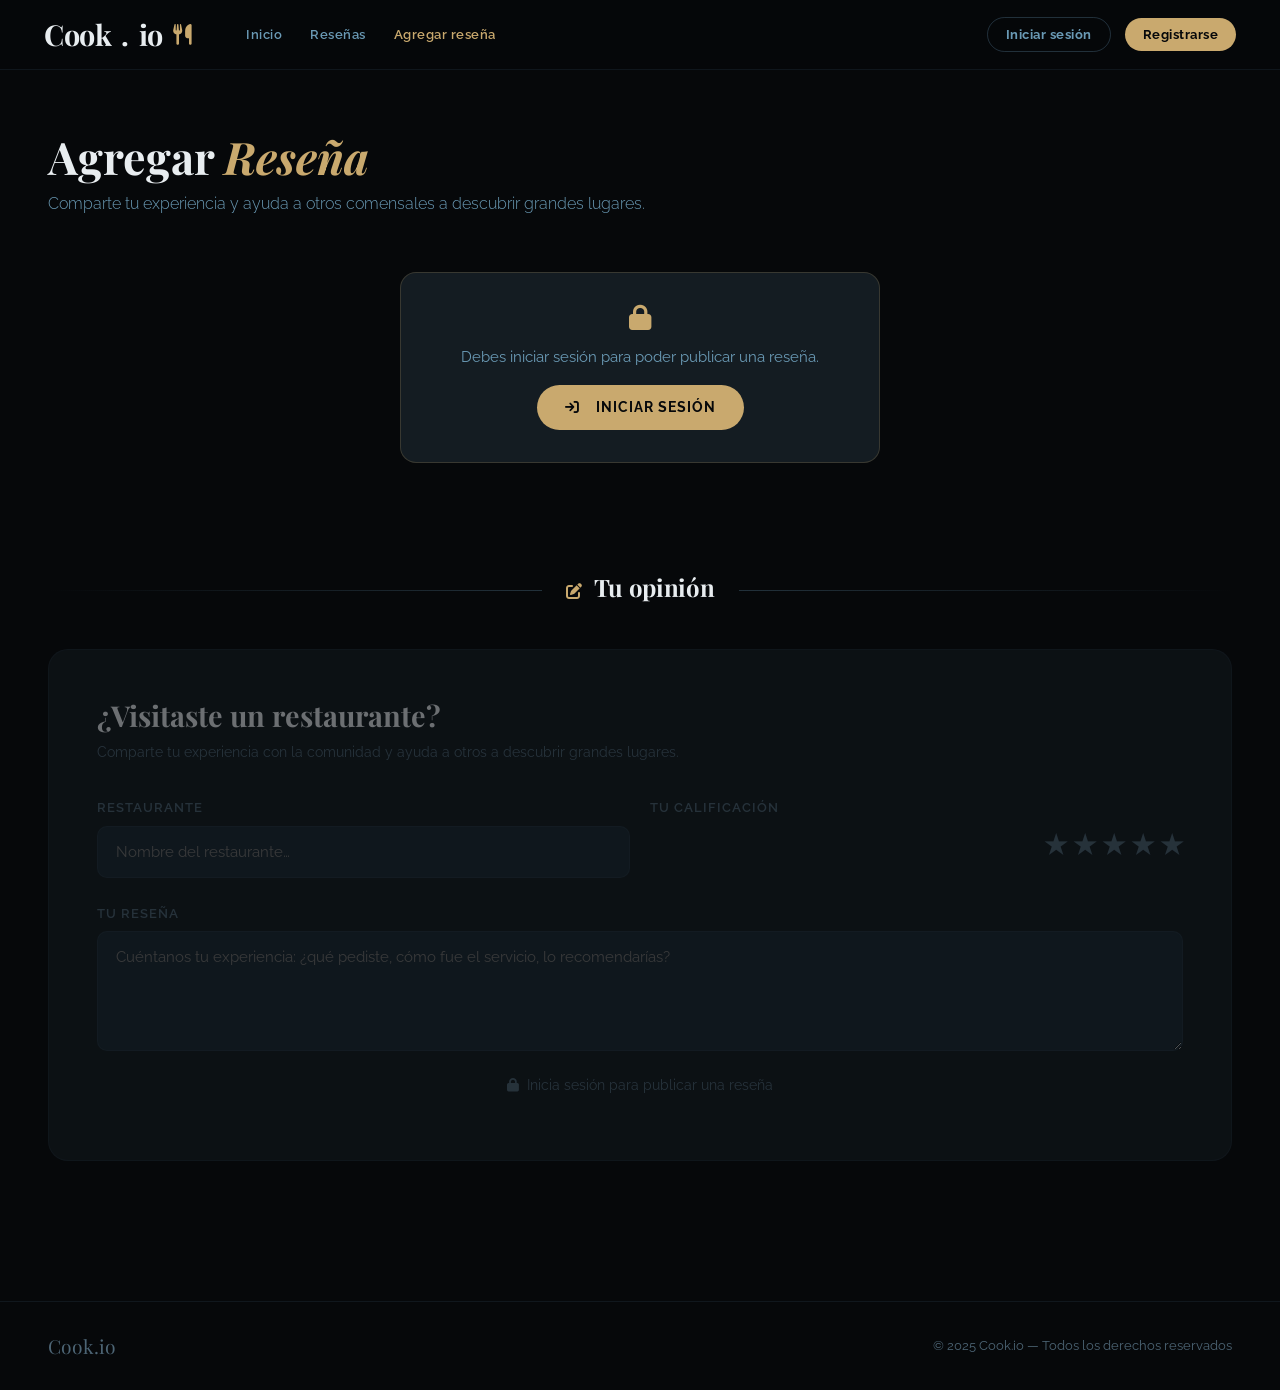
==== agregar.html @ 143192e0 "first commit" ====
<!DOCTYPE html>
<html lang="es">
<head>
  <meta charset="UTF-8">
  <meta name="viewport" content="width=device-width, initial-scale=1.0">
  <link rel="shortcut icon" href="./img/utensils-solid.png" type="image/x-icon">
  <title>Cook.io — Agregar Reseña</title>
  <link href="https://cdn.jsdelivr.net/npm/bootstrap@5.3.8/dist/css/bootstrap.min.css" rel="stylesheet">
  <script src="https://cdn.jsdelivr.net/npm/bootstrap@5.3.8/dist/js/bootstrap.bundle.min.js"></script>
  <link href="https://fonts.googleapis.com/css2?family=Playfair+Display:ital,wght@0,400;0,700;1,400&family=Raleway:wght@300;400;500;600;700&display=swap" rel="stylesheet">
  <link rel="stylesheet" href="https://cdnjs.cloudflare.com/ajax/libs/font-awesome/6.5.0/css/all.min.css" crossorigin="anonymous">
  <link rel="stylesheet" href="Estilos.css">
</head>
<body>

<!-- NAVBAR -->
<nav class="navbar">
  <div class="container-fluid d-flex align-items-center">
    <a class="navbar-brand" href="index.html">
      Cook<span style="color:var(--gold)">.</span>io
      <i class="fa-solid fa-utensils"></i>
    </a>
    <div class="nav-links">
      <a href="index.html">Inicio</a>
      <a href="resenas.html">Reseñas</a>
      <a href="agregar.html" class="active">Agregar reseña</a>
    </div>
    <div class="nav-auth-area" id="nav-auth-area"><!-- JS --></div>
  </div>
</nav>

<!-- PAGE HERO -->
<div class="page-hero">
  <h1>Agregar <em>Reseña</em></h1>
  <p>Comparte tu experiencia y ayuda a otros comensales a descubrir grandes lugares.</p>
</div>

<!-- AVISO si no hay sesión -->
<div id="login-prompt-box" style="display:none; padding: 40px 3rem 0;">
  <div class="login-prompt">
    <i class="fa-solid fa-lock" style="font-size:1.6rem; color:#C9A96E; margin-bottom:16px; display:block;"></i>
    <p>Debes iniciar sesión para poder publicar una reseña.</p>
    <a href="perfil.html"><i class="fa-solid fa-arrow-right-to-bracket"></i>&nbsp; Iniciar sesión</a>
  </div>
</div>

<!-- FORMULARIO -->
<div class="section-header">
  <div class="line"></div>
  <div class="section-label">
    <i class="fa-solid fa-pen-to-square icon"></i>
    <h2>Tu opinión</h2>
  </div>
  <div class="line right"></div>
</div>

<div class="add-review-section" id="add-review-section">
  <div class="add-review-card">
    <h3>¿Visitaste un restaurante?</h3>
    <p class="subtitle">Comparte tu experiencia con la comunidad y ayuda a otros a descubrir grandes lugares.</p>

    <div class="form-row">
      <div class="form-group">
        <label>Restaurante</label>
        <input type="text" id="r-titulo" placeholder="Nombre del restaurante…">
      </div>
      <div class="form-group">
        <label>Tu calificación</label>
        <div class="star-rating">
          <input type="radio" id="s5" name="rating" value="5"><label for="s5">&#9733;</label>
          <input type="radio" id="s4" name="rating" value="4"><label for="s4">&#9733;</label>
          <input type="radio" id="s3" name="rating" value="3"><label for="s3">&#9733;</label>
          <input type="radio" id="s2" name="rating" value="2"><label for="s2">&#9733;</label>
          <input type="radio" id="s1" name="rating" value="1"><label for="s1">&#9733;</label>
        </div>
      </div>
    </div>

    <div class="form-group" style="margin-bottom:24px">
      <label>Tu reseña</label>
      <textarea id="r-contenido" placeholder="Cuéntanos tu experiencia: ¿qué pediste, cómo fue el servicio, lo recomendarías?"></textarea>
    </div>

    <button class="submit-btn" id="btn-submit-review">
      <i class="fa-solid fa-paper-plane"></i>&nbsp; Publicar reseña
    </button>
    <p class="lock-msg" id="lock-msg" style="display:none">
      <i class="fa-solid fa-lock"></i>&nbsp; Inicia sesión para publicar una reseña
    </p>
  </div>
</div>

<!-- FOOTER -->
<footer class="footer" style="margin-top:80px;">
  <span class="footer-brand">Cook<span style="color:var(--gold)">.</span>io</span>
  <span class="footer-text">© 2025 Cook.io — Todos los derechos reservados</span>
</footer>

<!-- TOAST -->
<div id="toast">
  <span class="t-icon"><i class="fa-solid fa-circle-check"></i></span>
  <span class="t-msg" id="toast-msg"></span>
</div>

<script>
  // ── Config ────────────────────────────────────────────────
  const API = 'https://TU-PROYECTO.onrender.com/api'
  let currentUser = null
  let currentUserEmail = ''

  // ── Utilidades ────────────────────────────────────────────
  function toast(msg, type = 'info') {
    const el = document.getElementById('toast')
    const icons = { success: 'fa-circle-check', error: 'fa-circle-xmark', info: 'fa-circle-info' }
    el.querySelector('.t-icon').innerHTML = `<i class="fa-solid ${icons[type]}"></i>`
    document.getElementById('toast-msg').textContent = msg
    el.className = `show ${type}`
    setTimeout(() => el.className = '', 3500)
  }

  function initials(email) {
    return email ? email.substring(0, 2).toUpperCase() : '??'
  }

  // ── Sesión ────────────────────────────────────────────────
  function loadSession() {
    const saved = localStorage.getItem('cookio_user')
    if (saved) { try { currentUser = JSON.parse(saved) } catch {} }
    const savedEmail = localStorage.getItem('cookio_email')
    if (savedEmail) currentUserEmail = savedEmail
  }

  function clearSession() {
    currentUser = null
    currentUserEmail = ''
    localStorage.removeItem('cookio_user')
    localStorage.removeItem('cookio_email')
  }

  // ── Navbar ────────────────────────────────────────────────
  function renderNavbar() {
    const navArea = document.getElementById('nav-auth-area')
    if (!navArea) return
    if (currentUser) {
      const av = initials(currentUserEmail)
      navArea.innerHTML = `
        <div class="nav-user-info">
          <div class="avatar">${av}</div>
          <span>${currentUser.nombre}</span>
        </div>
        <button class="btn-nav btn-nav-outline" onclick="handleLogout()">
          <i class="fa-solid fa-arrow-right-from-bracket"></i>
        </button>`
    } else {
      navArea.innerHTML = `
        <a class="btn-nav btn-nav-outline" href="perfil.html">Iniciar sesión</a>
        <a class="btn-nav btn-nav-gold"    href="perfil.html">Registrarse</a>`
    }
  }

  function handleLogout() {
    clearSession()
    toast('Sesión cerrada.', 'info')
    setTimeout(() => {
      renderNavbar()
      applyFormState()
    }, 400)
  }

  // ── Estado del formulario ─────────────────────────────────
  function applyFormState() {
    const addSection = document.getElementById('add-review-section')
    const lockMsg    = document.getElementById('lock-msg')
    const submitBtn  = document.getElementById('btn-submit-review')
    const promptBox  = document.getElementById('login-prompt-box')

    if (currentUser) {
      addSection.classList.remove('locked')
      lockMsg.style.display   = 'none'
      submitBtn.style.display = 'block'
      promptBox.style.display = 'none'
    } else {
      addSection.classList.add('locked')
      lockMsg.style.display   = 'block'
      submitBtn.style.display = 'none'
      promptBox.style.display = 'block'
    }
  }

  // ── Publicar reseña ───────────────────────────────────────
  document.addEventListener('DOMContentLoaded', () => {
    document.getElementById('btn-submit-review').addEventListener('click', async () => {
      if (!currentUser) return toast('Inicia sesión primero.', 'error')

      const titulo       = document.getElementById('r-titulo').value.trim()
      const contenido    = document.getElementById('r-contenido').value.trim()
      const ratingEl     = document.querySelector('input[name="rating"]:checked')
      const calificacion = ratingEl ? parseInt(ratingEl.value) : null

      if (!titulo || !contenido || !calificacion) return toast('Completa todos los campos y selecciona una calificación.', 'error')

      try {
        const res  = await fetch(`${API}/resenas`, {
          method: 'POST',
          headers: { 'Content-Type': 'application/json', Authorization: `Bearer ${currentUser.token}` },
          body: JSON.stringify({ titulo, contenido, calificacion })
        })
        const data = await res.json()
        if (!res.ok) throw new Error(data.message || 'Error al publicar')

        toast('¡Reseña publicada!', 'success')
        document.getElementById('r-titulo').value = ''
        document.getElementById('r-contenido').value = ''
        if (ratingEl) ratingEl.checked = false

        setTimeout(() => { window.location.href = 'resenas.html' }, 1800)
      } catch (e) { toast(e.message, 'error') }
    })
  })

  // ── Init ──────────────────────────────────────────────────
  loadSession()
  renderNavbar()
  applyFormState()
</script>
</body>
</html>
---- Estilos.css ----
* { box-sizing: border-box; margin: 0; padding: 0; }

body {
  background: #06080A;
  color: #E8EDF0;
  font-family: 'Raleway', sans-serif;
  font-weight: 400;
}
.navbar {
  position: sticky;
  top: 0;
  z-index: 1000;
  background: rgba(6, 8, 10, 0.85);
  border-bottom: 1px solid rgba(76, 111, 133, 0.15);
  padding: 0 2rem;
  height: 70px;
}

.navbar .container-fluid { height: 100%; }

.navbar-brand {
  font-family: 'Playfair Display', serif;
  font-size: 1.8rem;
  font-weight: 700;
  color: #E8EDF0 !important;
  letter-spacing: -0.5px;
  display: flex;
  align-items: center;
  gap: 10px;
  text-decoration: none;
  transition: color 0.3s;
}
.navbar-brand:hover    { color: #6A9AB5 !important; }
.navbar-brand i        { color: #C9A96E; font-size: 1.3rem; }
.brand-dot             { color: #C9A96E; }

.nav-links {
  display: flex;
  align-items: center;
  gap: 28px;
  margin-left: 40px;
}
.nav-links a {
  font-size: 0.82rem;
  font-weight: 600;
  color: #6A9AB5;
  text-decoration: none;
  letter-spacing: 0.5px;
  transition: color 0.2s;
}
.nav-links a:hover,
.nav-links a.active { color: #C9A96E; }

.nav-auth-area {
  margin-left: auto;
  display: flex;
  align-items: center;
  gap: 14px;
}

.nav-user-info {
  font-size: 0.85rem;
  color: #6A9AB5;
  display: flex;
  align-items: center;
  gap: 8px;
}
.nav-user-info .avatar {
  width: 32px;
  height: 32px;
  border-radius: 50%;
  background: #2B3E4A;
  display: flex;
  align-items: center;
  justify-content: center;
  color: #C9A96E;
  font-weight: 700;
  font-size: 0.75rem;
}

.btn-nav {
  padding: 7px 18px;
  border-radius: 50px;
  font-family: 'Raleway', sans-serif;
  font-size: 0.8rem;
  font-weight: 700;
  letter-spacing: 0.5px;
  cursor: pointer;
  border: none;
  transition: all 0.25s;
  text-decoration: none;
  display: inline-flex;
  align-items: center;
}
.btn-nav-outline          { background: transparent; border: 1px solid rgba(76,111,133,0.4); color: #6A9AB5; }
.btn-nav-outline:hover    { border-color: #C9A96E; color: #C9A96E; }
.btn-nav-gold             { background: #C9A96E; color: #06080A; }
.btn-nav-gold:hover       { background: #E0BA7F; color: #06080A; }
#toast {
  position: fixed;
  bottom: 28px;
  right: 28px;
  z-index: 9999;
  min-width: 260px;
  max-width: 360px;
  background: #141C22;
  border: 1px solid rgba(76, 111, 133, 0.3);
  border-radius: 12px;
  padding: 16px 20px;
  display: flex;
  align-items: flex-start;
  gap: 12px;
  opacity: 0;
  transform: translateY(12px);
  transition: all 0.35s;
  pointer-events: none;
}
#toast.show            { opacity: 1; transform: translateY(0); pointer-events: auto; }
#toast .t-icon         { font-size: 1.1rem; flex-shrink: 0; margin-top: 2px; }
#toast.success .t-icon { color: #5cb85c; }
#toast.error   .t-icon { color: #d9534f; }
#toast.info    .t-icon { color: #6A9AB5; }
#toast .t-msg          { font-size: 0.88rem; color: #E8EDF0; line-height: 1.5; }
.modal-dark .modal-content {
  background: #141C22;
  border: 1px solid rgba(76, 111, 133, 0.15);
  border-radius: 20px;
  color: #E8EDF0;
}
.modal-dark .modal-header { border-bottom: 1px solid rgba(76, 111, 133, 0.15); }
.modal-dark .modal-footer { border-top:    1px solid rgba(76, 111, 133, 0.15); }
.modal-dark .btn-close    { filter: invert(1); opacity: 0.5; }
.modal-title-serif        { font-family: 'Playfair Display', serif; }

#editModal .form-group { margin-bottom: 16px; }
#editModal .form-group label {
  font-size: 0.78rem;
  font-weight: 600;
  letter-spacing: 1px;
  text-transform: uppercase;
  color: #4D6575;
  display: block;
  margin-bottom: 6px;
}
#editModal .form-group input,
#editModal .form-group textarea {
  background: #1C2A34;
  border: 1px solid rgba(76, 111, 133, 0.15);
  border-radius: 10px;
  padding: 12px 16px;
  color: #E8EDF0;
  font-family: 'Raleway', sans-serif;
  width: 100%;
}
.header {
  position: relative;
  height: 100vh;
  background: url('./img/Header.jpg') center/cover no-repeat;
  display: flex;
  align-items: flex-end;
  padding-bottom: 80px;
}
.header::before {
  content: '';
  position: absolute;
  inset: 0;
  background: linear-gradient(to bottom, rgba(6,8,10,0.3) 0%, rgba(6,8,10,0.1) 40%, rgba(6,8,10,0.85) 100%);
}

.hero-content { position: relative; z-index: 1; padding: 0 4rem; }

.hero-tag {
  display: inline-flex;
  align-items: center;
  gap: 8px;
  background: rgba(201, 169, 110, 0.15);
  border: 1px solid rgba(201, 169, 110, 0.3);
  color: #C9A96E;
  font-size: 0.75rem;
  font-weight: 700;
  letter-spacing: 2px;
  text-transform: uppercase;
  padding: 6px 16px;
  border-radius: 50px;
  margin-bottom: 20px;
}

.hero-title {
  font-family: 'Playfair Display', serif;
  font-size: clamp(3rem, 7vw, 6rem);
  font-weight: 700;
  line-height: 1.05;
  margin-bottom: 16px;
}
.hero-title em { font-style: italic; color: #C9A96E; }

.hero-sub {
  font-size: 1.1rem;
  color: #6A9AB5;
  font-weight: 300;
  max-width: 500px;
  margin-bottom: 32px;
}

.hero-cta {
  display: inline-flex;
  align-items: center;
  gap: 10px;
  background: #C9A96E;
  color: #06080A;
  font-family: 'Raleway', sans-serif;
  font-weight: 700;
  font-size: 0.9rem;
  letter-spacing: 1px;
  text-transform: uppercase;
  padding: 14px 32px;
  border-radius: 50px;
  border: none;
  cursor: pointer;
  text-decoration: none;
  transition: background 0.3s;
}
.hero-cta:hover { background: #E0BA7F; color: #06080A; }

.page-hero        { padding: 60px 3rem 0; }
.page-hero h1     { font-family: 'Playfair Display', serif; font-size: 2.8rem; font-weight: 700; margin-bottom: 8px; }
.page-hero h1 em  { color: #C9A96E; font-style: italic; }
.page-hero p      { color: #6A9AB5; font-size: 1rem; font-weight: 300; }

.section-header {
  display: flex;
  align-items: center;
  gap: 24px;
  padding: 70px 3rem 40px;
}
.section-header .line       { flex: 1; height: 1px; background: linear-gradient(to right, transparent, rgba(76,111,133,0.4)); }
.section-header .line.right { background: linear-gradient(to left, transparent, rgba(76,111,133,0.4)); }

.section-label      { display: flex; align-items: center; gap: 12px; white-space: nowrap; }
.section-label .icon{ color: #C9A96E; font-size: 1rem; }
.section-label h2   { font-family: 'Playfair Display', serif; font-size: 1.5rem; font-weight: 700; letter-spacing: -0.3px; }
.carousel-section  { padding: 0 3rem 60px; }
.carousel-inner    { border-radius: 16px; overflow: hidden; }
.carousel-item     { height: 560px; }
.carousel-item img { width: 100%; height: 100%; object-fit: cover; }

.carousel-item::after {
  content: '';
  position: absolute;
  inset: 0;
  background: linear-gradient(to top, rgba(6,8,10,0.9) 0%, rgba(6,8,10,0.1) 60%);
}

.carousel-caption    { z-index: 2; text-align: left; left: 50px; right: auto; bottom: 40px; max-width: 500px; }
.carousel-caption h5 { font-family: 'Playfair Display', serif; font-size: 2rem; font-weight: 700; margin-bottom: 10px; }
.carousel-caption p  { font-size: 0.9rem; color: rgba(232,237,240,0.8); line-height: 1.7; }

.carousel-indicators [data-bs-target] { width: 8px; height: 8px; border-radius: 50%; background: #4D6575; border: none; }
.carousel-indicators .active          { background: #C9A96E; width: 24px; border-radius: 4px; }

.carousel-control-prev,
.carousel-control-next {
  width: 50px; height: 50px;
  background: rgba(255,255,255,0.08);
  border: 1px solid rgba(76,111,133,0.4);
  border-radius: 50%;
  top: 50%; transform: translateY(-50%);
  margin: 0 20px; opacity: 1;
  transition: background 0.3s;
}
.carousel-control-prev:hover,
.carousel-control-next:hover { background: rgba(255,255,255,0.18); }
.carousel-control-prev { left: 10px; }
.carousel-control-next { right: 10px; }
.reviews-section { padding: 0 3rem 60px; }

.review-grid { display: grid; grid-template-columns: 1fr 1fr; gap: 20px; }

.review-card {
  background: #141C22;
  border: 1px solid rgba(76, 111, 133, 0.15);
  border-radius: 16px;
  overflow: hidden;
  transition: border-color 0.3s, transform 0.3s;
}
.review-card:hover { border-color: rgba(76,111,133,0.4); transform: translateY(-4px); }

.review-card-body { padding: 28px; }

.review-meta {
  display: flex;
  align-items: center;
  justify-content: space-between;
  margin-bottom: 14px;
}
.review-stars  { color: #C9A96E; font-size: 0.85rem; letter-spacing: 2px; }
.review-date   { font-size: 0.78rem; color: #4D6575; }
.review-title  { font-family: 'Playfair Display', serif; font-size: 1.4rem; font-weight: 700; margin-bottom: 14px; }
.review-text   { font-size: 0.9rem; color: #6A9AB5; line-height: 1.8; font-weight: 300; }

.review-author {
  display: flex;
  align-items: center;
  gap: 12px;
  margin-top: 20px;
  padding-top: 20px;
  border-top: 1px solid rgba(76, 111, 133, 0.15);
}
.author-avatar {
  width: 36px; height: 36px;
  border-radius: 50%;
  background: #2B3E4A;
  display: flex; align-items: center; justify-content: center;
  color: #6A9AB5; font-size: 0.85rem; font-weight: 700; flex-shrink: 0;
}
.author-name   { font-size: 0.85rem; font-weight: 600; }
.author-handle { font-size: 0.75rem; color: #4D6575; }

.review-card .edit-bar     { display: none; justify-content: flex-end; gap: 8px; padding: 10px 28px 0; }
.review-card.own .edit-bar { display: flex; }

.btn-edit,
.btn-delete {
  font-size: 0.75rem;
  padding: 4px 12px;
  border-radius: 20px;
  border: none;
  cursor: pointer;
  font-family: 'Raleway', sans-serif;
  font-weight: 600;
  transition: background 0.2s;
}
.btn-edit        { background: rgba(76,111,133,0.15); color: #6A9AB5; }
.btn-edit:hover  { background: rgba(76,111,133,0.3); }
.btn-delete      { background: rgba(200,80,80,0.1); color: #c55; }
.btn-delete:hover{ background: rgba(200,80,80,0.25); }

.reviews-empty,
.reviews-loading    { text-align: center; color: #4D6575; padding: 60px 20px; font-size: 0.95rem; }
.reviews-loading    { padding: 40px; }
.reviews-empty-icon { font-size: 2rem; margin-bottom: 14px; display: block; }

.spinner {
  display: inline-block;
  width: 22px; height: 22px;
  border: 2px solid rgba(76,111,133,0.3);
  border-top-color: #6A9AB5;
  border-radius: 50%;
  animation: spin 0.7s linear infinite;
  margin-right: 8px;
}

.add-review-cta {
  display: inline-flex;
  align-items: center;
  gap: 8px;
  background: rgba(201,169,110,0.12);
  border: 1px solid rgba(201,169,110,0.3);
  color: #C9A96E;
  font-size: 0.8rem;
  font-weight: 700;
  letter-spacing: 1px;
  text-transform: uppercase;
  padding: 8px 20px;
  border-radius: 50px;
  text-decoration: none;
  margin-top: 16px;
  transition: background 0.25s;
}
.add-review-cta:hover { background: rgba(201,169,110,0.22); color: #C9A96E; }

.cta-center { text-align: center; padding: 0 3rem 80px; }
.add-review-section        { padding: 0 3rem 60px; transition: opacity 0.3s; }
.add-review-section.locked { opacity: 0.45; pointer-events: none; }

.add-review-card          { background: #141C22; border: 1px solid rgba(76,111,133,0.15); border-radius: 20px; padding: 48px; }
.add-review-card h3       { font-family: 'Playfair Display', serif; font-size: 1.8rem; font-weight: 700; margin-bottom: 8px; }
.add-review-card .subtitle{ color: #4D6575; font-size: 0.9rem; margin-bottom: 36px; }

.login-prompt-box { padding: 40px 3rem 0; }
.login-prompt {
  background: #141C22;
  border: 1px solid rgba(201,169,110,0.2);
  border-radius: 16px;
  padding: 32px;
  text-align: center;
  max-width: 480px;
  margin: 0 auto 40px;
}
.login-prompt-icon { font-size: 1.6rem; color: #C9A96E; margin-bottom: 16px; display: block; }
.login-prompt p    { color: #6A9AB5; margin-bottom: 16px; font-size: 0.95rem; }
.login-prompt a {
  display: inline-flex;
  align-items: center;
  gap: 8px;
  background: #C9A96E;
  color: #06080A;
  font-weight: 700;
  font-size: 0.85rem;
  letter-spacing: 1px;
  text-transform: uppercase;
  padding: 12px 28px;
  border-radius: 50px;
  text-decoration: none;
  transition: background 0.25s;
}
.login-prompt a:hover { background: #E0BA7F; color: #06080A; }
.form-row      { display: grid; grid-template-columns: 1fr 1fr; gap: 20px; margin-bottom: 20px; }
.form-group    { display: flex; flex-direction: column; gap: 8px; }
.form-group-mb { margin-bottom: 24px; }

.form-group label {
  font-size: 0.8rem;
  font-weight: 600;
  letter-spacing: 1px;
  text-transform: uppercase;
  color: #4D6575;
}

.form-group input,
.form-group select,
.form-group textarea {
  background: #1C2A34;
  border: 1px solid rgba(76, 111, 133, 0.15);
  border-radius: 10px;
  padding: 14px 18px;
  color: #E8EDF0;
  font-family: 'Raleway', sans-serif;
  font-size: 0.95rem;
  transition: border-color 0.3s, box-shadow 0.3s;
  outline: none;
}
.form-group input:focus,
.form-group select:focus,
.form-group textarea:focus {
  border-color: #6A9AB5;
  box-shadow: 0 0 0 3px rgba(76,111,133,0.12);
}
.form-group textarea      { resize: vertical; min-height: 120px; }
.form-group select option { background: #1C2A34; }

.star-rating       { display: flex; flex-direction: row-reverse; gap: 6px; margin-bottom: 20px; }
.star-rating input { display: none; }
.star-rating label {
  font-size: 1.6rem;
  color: #4D6575;
  cursor: pointer;
  transition: color 0.2s, transform 0.2s;
  letter-spacing: 0;
  text-transform: none;
}
.star-rating input:checked ~ label,
.star-rating label:hover,
.star-rating label:hover ~ label { color: #C9A96E; }
.star-rating label:hover,
.star-rating label:hover ~ label { transform: scale(1.2); }

.submit-btn {
  background: linear-gradient(135deg, #4C6F85 0%, #6A9AB5 100%);
  color: #fff;
  border: none;
  border-radius: 10px;
  padding: 16px 40px;
  font-family: 'Raleway', sans-serif;
  font-weight: 700;
  font-size: 0.9rem;
  letter-spacing: 1px;
  text-transform: uppercase;
  cursor: pointer;
  margin-top: 8px;
  transition: opacity 0.3s, transform 0.2s, box-shadow 0.3s;
}
.submit-btn:hover { opacity: 0.9; transform: translateY(-2px); box-shadow: 0 8px 30px rgba(76,111,133,0.35); }

.lock-msg { text-align: center; color: #4D6575; font-size: 0.85rem; margin-top: 12px; }
.login-section { padding: 0 3rem 100px; }

.login-card,
.user-panel {
  background: #141C22;
  border: 1px solid rgba(76, 111, 133, 0.15);
  border-radius: 20px;
  padding: 48px;
  max-width: 480px;
  margin: 0 auto;
  text-align: center;
}

.login-icon {
  width: 64px; height: 64px;
  background: #2B3E4A;
  border-radius: 20px;
  display: flex; align-items: center; justify-content: center;
  margin: 0 auto 24px;
  font-size: 1.5rem;
  color: #6A9AB5;
}

.login-card h3,
.user-panel h3 { font-family: 'Playfair Display', serif; font-size: 1.8rem; margin-bottom: 6px; }

.login-form { text-align: left; display: flex; flex-direction: column; gap: 16px; }

.login-btn {
  background: #C9A96E;
  color: #06080A;
  border: none;
  border-radius: 10px;
  padding: 16px;
  width: 100%;
  font-family: 'Raleway', sans-serif;
  font-weight: 700;
  font-size: 0.9rem;
  letter-spacing: 1px;
  text-transform: uppercase;
  cursor: pointer;
  transition: background 0.3s, transform 0.2s;
  margin-top: 8px;
}
.login-btn:hover { background: #E0BA7F; transform: translateY(-1px); }

.auth-tabs { display: flex; border-bottom: 1px solid rgba(76,111,133,0.15); margin-bottom: 28px; }
.auth-tab {
  flex: 1; padding: 12px;
  background: none; border: none;
  font-family: 'Raleway', sans-serif; font-weight: 600; font-size: 0.85rem;
  color: #4D6575; cursor: pointer;
  transition: color 0.2s; letter-spacing: 0.5px; text-transform: uppercase;
}
.auth-tab.active { color: #C9A96E; border-bottom: 2px solid #C9A96E; }

.big-avatar {
  width: 80px; height: 80px;
  border-radius: 50%;
  background: #2B3E4A;
  display: flex; align-items: center; justify-content: center;
  color: #C9A96E; font-size: 1.8rem; font-weight: 700;
  margin: 0 auto 20px;
}
.user-email { color: #4D6575; font-size: 0.88rem; margin-bottom: 28px; }

.btn-logout {
  background: transparent;
  border: 1px solid rgba(200,80,80,0.3);
  color: #c55;
  border-radius: 10px;
  padding: 12px 28px;
  font-family: 'Raleway', sans-serif; font-weight: 700; font-size: 0.85rem;
  cursor: pointer; transition: background 0.25s;
}
.btn-logout:hover { background: rgba(200,80,80,0.1); }

.btn-delete-account {
  background: transparent; border: none;
  color: #4D6575; font-size: 0.78rem;
  cursor: pointer; margin-top: 12px;
  text-decoration: underline; font-family: 'Raleway', sans-serif;
}
.btn-delete-account:hover { color: #c55; }

.profile-links { display: flex; justify-content: center; gap: 16px; margin-top: 24px; }
.profile-links a {
  display: inline-flex; align-items: center; gap: 8px;
  font-size: 0.82rem; font-weight: 600; color: #6A9AB5;
  text-decoration: none; border: 1px solid rgba(76,111,133,0.3);
  border-radius: 50px; padding: 8px 20px; transition: all 0.2s;
}
.profile-links a:hover { border-color: #C9A96E; color: #C9A96E; }

.footer {
  border-top: 1px solid rgba(76, 111, 133, 0.15);
  padding: 30px 3rem;
  display: flex; justify-content: space-between; align-items: center;
  margin-top: 80px;
}
.footer-brand { font-family: 'Playfair Display', serif; font-size: 1.2rem; color: #4D6575; }
.footer-text  { font-size: 0.8rem; color: #4D6575; }

.hidden { display: none !important; }

@keyframes fadeUp { from { opacity: 0; transform: translateY(24px); } to { opacity: 1; transform: translateY(0); } }
@keyframes spin   { to { transform: rotate(360deg); } }

.animate { animation: fadeUp 0.6s ease both; }
.delay-1 { animation-delay: 0.1s; }
.delay-2 { animation-delay: 0.2s; }
.delay-3 { animation-delay: 0.3s; }
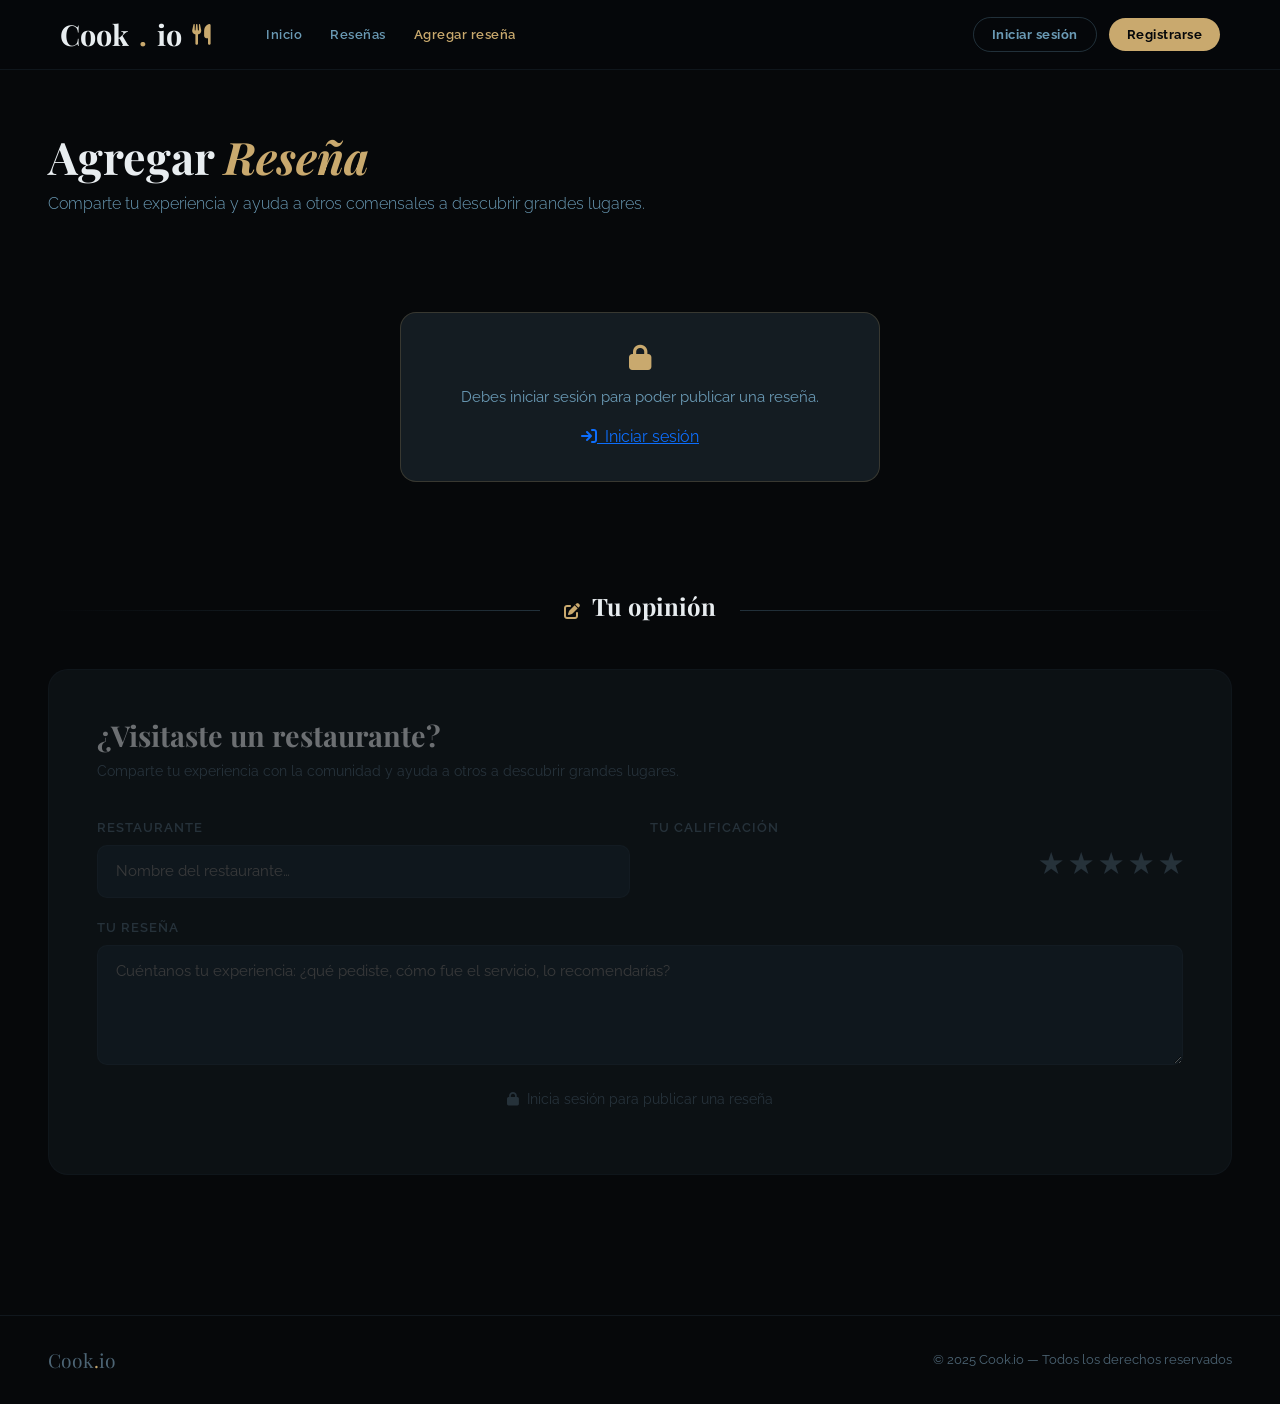
==== commit 7219203c: "first commit" ====
--- a/agregar.html
+++ b/agregar.html
@@ -13,11 +13,10 @@
 </head>
 <body>
 
-<!-- NAVBAR -->
 <nav class="navbar">
   <div class="container-fluid d-flex align-items-center">
     <a class="navbar-brand" href="index.html">
-      Cook<span style="color:var(--gold)">.</span>io
+      Cook<span style="color: #C9A96E">.</span>io
       <i class="fa-solid fa-utensils"></i>
     </a>
     <div class="nav-links">
@@ -25,17 +24,13 @@
       <a href="resenas.html">Reseñas</a>
       <a href="agregar.html" class="active">Agregar reseña</a>
     </div>
-    <div class="nav-auth-area" id="nav-auth-area"><!-- JS --></div>
+    <div class="nav-auth-area" id="nav-auth-area"></div>
   </div>
 </nav>
-
-<!-- PAGE HERO -->
 <div class="page-hero">
   <h1>Agregar <em>Reseña</em></h1>
   <p>Comparte tu experiencia y ayuda a otros comensales a descubrir grandes lugares.</p>
 </div>
-
-<!-- AVISO si no hay sesión -->
 <div id="login-prompt-box" style="display:none; padding: 40px 3rem 0;">
   <div class="login-prompt">
     <i class="fa-solid fa-lock" style="font-size:1.6rem; color:#C9A96E; margin-bottom:16px; display:block;"></i>
@@ -89,26 +84,22 @@
     </p>
   </div>
 </div>
-
-<!-- FOOTER -->
 <footer class="footer" style="margin-top:80px;">
-  <span class="footer-brand">Cook<span style="color:var(--gold)">.</span>io</span>
+  <span class="footer-brand">Cook<span style="color: #C9A96E">.</span>io</span>
   <span class="footer-text">© 2025 Cook.io — Todos los derechos reservados</span>
 </footer>
 
-<!-- TOAST -->
+
 <div id="toast">
   <span class="t-icon"><i class="fa-solid fa-circle-check"></i></span>
   <span class="t-msg" id="toast-msg"></span>
 </div>
-
 <script>
-  // ── Config ────────────────────────────────────────────────
-  const API = 'https://TU-PROYECTO.onrender.com/api'
+
+  const API = 'https://cook-back-xwlk.onrender.com/api'
   let currentUser = null
   let currentUserEmail = ''
 
-  // ── Utilidades ────────────────────────────────────────────
   function toast(msg, type = 'info') {
     const el = document.getElementById('toast')
     const icons = { success: 'fa-circle-check', error: 'fa-circle-xmark', info: 'fa-circle-info' }
@@ -117,27 +108,23 @@
     el.className = `show ${type}`
     setTimeout(() => el.className = '', 3500)
   }
-
+ 
   function initials(email) {
     return email ? email.substring(0, 2).toUpperCase() : '??'
   }
-
-  // ── Sesión ────────────────────────────────────────────────
   function loadSession() {
     const saved = localStorage.getItem('cookio_user')
     if (saved) { try { currentUser = JSON.parse(saved) } catch {} }
     const savedEmail = localStorage.getItem('cookio_email')
     if (savedEmail) currentUserEmail = savedEmail
   }
-
+ 
   function clearSession() {
     currentUser = null
     currentUserEmail = ''
     localStorage.removeItem('cookio_user')
     localStorage.removeItem('cookio_email')
   }
-
-  // ── Navbar ────────────────────────────────────────────────
   function renderNavbar() {
     const navArea = document.getElementById('nav-auth-area')
     if (!navArea) return
@@ -157,7 +144,7 @@
         <a class="btn-nav btn-nav-gold"    href="perfil.html">Registrarse</a>`
     }
   }
-
+ 
   function handleLogout() {
     clearSession()
     toast('Sesión cerrada.', 'info')
@@ -166,14 +153,12 @@
       applyFormState()
     }, 400)
   }
-
-  // ── Estado del formulario ─────────────────────────────────
   function applyFormState() {
     const addSection = document.getElementById('add-review-section')
     const lockMsg    = document.getElementById('lock-msg')
     const submitBtn  = document.getElementById('btn-submit-review')
     const promptBox  = document.getElementById('login-prompt-box')
-
+ 
     if (currentUser) {
       addSection.classList.remove('locked')
       lockMsg.style.display   = 'none'
@@ -186,19 +171,17 @@
       promptBox.style.display = 'block'
     }
   }
-
-  // ── Publicar reseña ───────────────────────────────────────
   document.addEventListener('DOMContentLoaded', () => {
     document.getElementById('btn-submit-review').addEventListener('click', async () => {
       if (!currentUser) return toast('Inicia sesión primero.', 'error')
-
+ 
       const titulo       = document.getElementById('r-titulo').value.trim()
       const contenido    = document.getElementById('r-contenido').value.trim()
       const ratingEl     = document.querySelector('input[name="rating"]:checked')
       const calificacion = ratingEl ? parseInt(ratingEl.value) : null
-
+ 
       if (!titulo || !contenido || !calificacion) return toast('Completa todos los campos y selecciona una calificación.', 'error')
-
+ 
       try {
         const res  = await fetch(`${API}/resenas`, {
           method: 'POST',
@@ -207,18 +190,17 @@
         })
         const data = await res.json()
         if (!res.ok) throw new Error(data.message || 'Error al publicar')
-
+ 
         toast('¡Reseña publicada!', 'success')
         document.getElementById('r-titulo').value = ''
         document.getElementById('r-contenido').value = ''
         if (ratingEl) ratingEl.checked = false
-
+ 
         setTimeout(() => { window.location.href = 'resenas.html' }, 1800)
       } catch (e) { toast(e.message, 'error') }
     })
   })
 
-  // ── Init ──────────────────────────────────────────────────
   loadSession()
   renderNavbar()
   applyFormState()
--- a/Estilos.css
+++ b/Estilos.css
@@ -1,45 +1,36 @@
-* { box-sizing: border-box; margin: 0; padding: 0; }
-
+*, *::before, *::after { box-sizing: border-box; margin: 0; padding: 0; }
+ 
 body {
   background: #06080A;
   color: #E8EDF0;
   font-family: 'Raleway', sans-serif;
-  font-weight: 400;
 }
 .navbar {
   position: sticky;
   top: 0;
   z-index: 1000;
-  background: rgba(6, 8, 10, 0.85);
-  border-bottom: 1px solid rgba(76, 111, 133, 0.15);
-  padding: 0 2rem;
+  background: rgba(6,8,10,0.9);
+  border-bottom: 1px solid rgba(76,111,133,0.15);
+  padding: 0 3rem;
   height: 70px;
 }
-
 .navbar .container-fluid { height: 100%; }
-
+ 
 .navbar-brand {
   font-family: 'Playfair Display', serif;
   font-size: 1.8rem;
   font-weight: 700;
   color: #E8EDF0 !important;
-  letter-spacing: -0.5px;
+  text-decoration: none;
   display: flex;
   align-items: center;
   gap: 10px;
-  text-decoration: none;
-  transition: color 0.3s;
-}
+  transition: color 0.2s;
+}
+.navbar-brand i        { color: #C9A96E; font-size: 1.3rem; }
 .navbar-brand:hover    { color: #6A9AB5 !important; }
-.navbar-brand i        { color: #C9A96E; font-size: 1.3rem; }
-.brand-dot             { color: #C9A96E; }
-
-.nav-links {
-  display: flex;
-  align-items: center;
-  gap: 28px;
-  margin-left: 40px;
-}
+ 
+.nav-links { display: flex; align-items: center; gap: 28px; margin-left: 40px; }
 .nav-links a {
   font-size: 0.82rem;
   font-weight: 600;
@@ -50,34 +41,21 @@
 }
 .nav-links a:hover,
 .nav-links a.active { color: #C9A96E; }
-
-.nav-auth-area {
-  margin-left: auto;
-  display: flex;
-  align-items: center;
-  gap: 14px;
-}
-
-.nav-user-info {
-  font-size: 0.85rem;
-  color: #6A9AB5;
-  display: flex;
-  align-items: center;
-  gap: 8px;
-}
-.nav-user-info .avatar {
-  width: 32px;
-  height: 32px;
+ 
+.nav-auth-area { margin-left: auto; display: flex; align-items: center; gap: 12px; }
+.nav-user-info { font-size: 0.85rem; color: #6A9AB5; display: flex; align-items: center; gap: 8px; }
+.avatar {
+  background: #2B3E4A;
   border-radius: 50%;
-  background: #2B3E4A;
   display: flex;
   align-items: center;
   justify-content: center;
   color: #C9A96E;
   font-weight: 700;
-  font-size: 0.75rem;
-}
-
+  flex-shrink: 0;
+}
+.nav-user-info .avatar { width: 32px; height: 32px; font-size: 0.75rem; }
+.big-avatar            { width: 80px; height: 80px; font-size: 1.8rem; margin: 0 auto 20px; }
 .btn-nav {
   padding: 7px 18px;
   border-radius: 50px;
@@ -87,24 +65,23 @@
   letter-spacing: 0.5px;
   cursor: pointer;
   border: none;
-  transition: all 0.25s;
   text-decoration: none;
   display: inline-flex;
   align-items: center;
-}
-.btn-nav-outline          { background: transparent; border: 1px solid rgba(76,111,133,0.4); color: #6A9AB5; }
-.btn-nav-outline:hover    { border-color: #C9A96E; color: #C9A96E; }
-.btn-nav-gold             { background: #C9A96E; color: #06080A; }
-.btn-nav-gold:hover       { background: #E0BA7F; color: #06080A; }
+  transition: background 0.2s, color 0.2s, border-color 0.2s;
+}
+.btn-nav-outline       { background: transparent; border: 1px solid rgba(76,111,133,0.4); color: #6A9AB5; }
+.btn-nav-outline:hover { border-color: #C9A96E; color: #C9A96E; }
+.btn-nav-gold          { background: #C9A96E; color: #06080A; }
+.btn-nav-gold:hover    { background: #E0BA7F; }
+
 #toast {
   position: fixed;
-  bottom: 28px;
-  right: 28px;
+  bottom: 28px; right: 28px;
   z-index: 9999;
-  min-width: 260px;
-  max-width: 360px;
+  min-width: 260px; max-width: 360px;
   background: #141C22;
-  border: 1px solid rgba(76, 111, 133, 0.3);
+  border: 1px solid rgba(76,111,133,0.3);
   border-radius: 12px;
   padding: 16px 20px;
   display: flex;
@@ -112,7 +89,7 @@
   gap: 12px;
   opacity: 0;
   transform: translateY(12px);
-  transition: all 0.35s;
+  transition: opacity 0.3s, transform 0.3s;
   pointer-events: none;
 }
 #toast.show            { opacity: 1; transform: translateY(0); pointer-events: auto; }
@@ -120,38 +97,16 @@
 #toast.success .t-icon { color: #5cb85c; }
 #toast.error   .t-icon { color: #d9534f; }
 #toast.info    .t-icon { color: #6A9AB5; }
-#toast .t-msg          { font-size: 0.88rem; color: #E8EDF0; line-height: 1.5; }
+#toast .t-msg          { font-size: 0.88rem; line-height: 1.5; }
 .modal-dark .modal-content {
   background: #141C22;
-  border: 1px solid rgba(76, 111, 133, 0.15);
+  border: 1px solid rgba(76,111,133,0.15);
   border-radius: 20px;
   color: #E8EDF0;
 }
-.modal-dark .modal-header { border-bottom: 1px solid rgba(76, 111, 133, 0.15); }
-.modal-dark .modal-footer { border-top:    1px solid rgba(76, 111, 133, 0.15); }
+.modal-dark .modal-header { border-bottom: 1px solid rgba(76,111,133,0.15); }
+.modal-dark .modal-footer { border-top:    1px solid rgba(76,111,133,0.15); }
 .modal-dark .btn-close    { filter: invert(1); opacity: 0.5; }
-.modal-title-serif        { font-family: 'Playfair Display', serif; }
-
-#editModal .form-group { margin-bottom: 16px; }
-#editModal .form-group label {
-  font-size: 0.78rem;
-  font-weight: 600;
-  letter-spacing: 1px;
-  text-transform: uppercase;
-  color: #4D6575;
-  display: block;
-  margin-bottom: 6px;
-}
-#editModal .form-group input,
-#editModal .form-group textarea {
-  background: #1C2A34;
-  border: 1px solid rgba(76, 111, 133, 0.15);
-  border-radius: 10px;
-  padding: 12px 16px;
-  color: #E8EDF0;
-  font-family: 'Raleway', sans-serif;
-  width: 100%;
-}
 .header {
   position: relative;
   height: 100vh;
@@ -164,17 +119,16 @@
   content: '';
   position: absolute;
   inset: 0;
-  background: linear-gradient(to bottom, rgba(6,8,10,0.3) 0%, rgba(6,8,10,0.1) 40%, rgba(6,8,10,0.85) 100%);
-}
-
-.hero-content { position: relative; z-index: 1; padding: 0 4rem; }
-
+  background: linear-gradient(to bottom, rgba(6,8,10,0.3), rgba(6,8,10,0.1) 40%, rgba(6,8,10,0.85));
+}
+.hero-content { position: relative; z-index: 1; padding: 0 3rem; }
+ 
 .hero-tag {
   display: inline-flex;
   align-items: center;
   gap: 8px;
-  background: rgba(201, 169, 110, 0.15);
-  border: 1px solid rgba(201, 169, 110, 0.3);
+  background: rgba(201,169,110,0.15);
+  border: 1px solid rgba(201,169,110,0.3);
   color: #C9A96E;
   font-size: 0.75rem;
   font-weight: 700;
@@ -184,7 +138,7 @@
   border-radius: 50px;
   margin-bottom: 20px;
 }
-
+ 
 .hero-title {
   font-family: 'Playfair Display', serif;
   font-size: clamp(3rem, 7vw, 6rem);
@@ -193,15 +147,15 @@
   margin-bottom: 16px;
 }
 .hero-title em { font-style: italic; color: #C9A96E; }
-
+ 
 .hero-sub {
-  font-size: 1.1rem;
+  font-size: 1.05rem;
   color: #6A9AB5;
   font-weight: 300;
   max-width: 500px;
   margin-bottom: 32px;
 }
-
+ 
 .hero-cta {
   display: inline-flex;
   align-items: center;
@@ -218,15 +172,13 @@
   border: none;
   cursor: pointer;
   text-decoration: none;
-  transition: background 0.3s;
+  transition: background 0.2s;
 }
 .hero-cta:hover { background: #E0BA7F; color: #06080A; }
-
-.page-hero        { padding: 60px 3rem 0; }
-.page-hero h1     { font-family: 'Playfair Display', serif; font-size: 2.8rem; font-weight: 700; margin-bottom: 8px; }
-.page-hero h1 em  { color: #C9A96E; font-style: italic; }
-.page-hero p      { color: #6A9AB5; font-size: 1rem; font-weight: 300; }
-
+.page-hero       { padding: 60px 3rem 0; }
+.page-hero h1    { font-family: 'Playfair Display', serif; font-size: 2.8rem; font-weight: 700; margin-bottom: 8px; }
+.page-hero h1 em { color: #C9A96E; font-style: italic; }
+.page-hero p     { color: #6A9AB5; font-weight: 300; }
 .section-header {
   display: flex;
   align-items: center;
@@ -234,30 +186,27 @@
   padding: 70px 3rem 40px;
 }
 .section-header .line       { flex: 1; height: 1px; background: linear-gradient(to right, transparent, rgba(76,111,133,0.4)); }
-.section-header .line.right { background: linear-gradient(to left, transparent, rgba(76,111,133,0.4)); }
-
-.section-label      { display: flex; align-items: center; gap: 12px; white-space: nowrap; }
-.section-label .icon{ color: #C9A96E; font-size: 1rem; }
-.section-label h2   { font-family: 'Playfair Display', serif; font-size: 1.5rem; font-weight: 700; letter-spacing: -0.3px; }
+.section-header .line.right { background: linear-gradient(to left,  transparent, rgba(76,111,133,0.4)); }
+.section-label              { display: flex; align-items: center; gap: 12px; white-space: nowrap; }
+.section-label .icon        { color: #C9A96E; }
+.section-label h2           { font-family: 'Playfair Display', serif; font-size: 1.5rem; font-weight: 700; }
 .carousel-section  { padding: 0 3rem 60px; }
 .carousel-inner    { border-radius: 16px; overflow: hidden; }
 .carousel-item     { height: 560px; }
 .carousel-item img { width: 100%; height: 100%; object-fit: cover; }
-
 .carousel-item::after {
   content: '';
   position: absolute;
   inset: 0;
-  background: linear-gradient(to top, rgba(6,8,10,0.9) 0%, rgba(6,8,10,0.1) 60%);
-}
-
+  background: linear-gradient(to top, rgba(6,8,10,0.9), rgba(6,8,10,0.1) 60%);
+}
 .carousel-caption    { z-index: 2; text-align: left; left: 50px; right: auto; bottom: 40px; max-width: 500px; }
 .carousel-caption h5 { font-family: 'Playfair Display', serif; font-size: 2rem; font-weight: 700; margin-bottom: 10px; }
 .carousel-caption p  { font-size: 0.9rem; color: rgba(232,237,240,0.8); line-height: 1.7; }
-
+ 
 .carousel-indicators [data-bs-target] { width: 8px; height: 8px; border-radius: 50%; background: #4D6575; border: none; }
 .carousel-indicators .active          { background: #C9A96E; width: 24px; border-radius: 4px; }
-
+ 
 .carousel-control-prev,
 .carousel-control-next {
   width: 50px; height: 50px;
@@ -265,91 +214,56 @@
   border: 1px solid rgba(76,111,133,0.4);
   border-radius: 50%;
   top: 50%; transform: translateY(-50%);
-  margin: 0 20px; opacity: 1;
-  transition: background 0.3s;
-}
-.carousel-control-prev:hover,
-.carousel-control-next:hover { background: rgba(255,255,255,0.18); }
-.carousel-control-prev { left: 10px; }
-.carousel-control-next { right: 10px; }
+  opacity: 1;
+}
+.carousel-control-prev { left: 10px; margin: 0; }
+.carousel-control-next { right: 10px; margin: 0; }
 .reviews-section { padding: 0 3rem 60px; }
-
-.review-grid { display: grid; grid-template-columns: 1fr 1fr; gap: 20px; }
-
+.review-grid     { display: grid; grid-template-columns: 1fr 1fr; gap: 20px; }
+ 
 .review-card {
   background: #141C22;
-  border: 1px solid rgba(76, 111, 133, 0.15);
+  border: 1px solid rgba(76,111,133,0.15);
   border-radius: 16px;
   overflow: hidden;
-  transition: border-color 0.3s, transform 0.3s;
-}
-.review-card:hover { border-color: rgba(76,111,133,0.4); transform: translateY(-4px); }
-
-.review-card-body { padding: 28px; }
-
-.review-meta {
-  display: flex;
-  align-items: center;
-  justify-content: space-between;
-  margin-bottom: 14px;
-}
-.review-stars  { color: #C9A96E; font-size: 0.85rem; letter-spacing: 2px; }
-.review-date   { font-size: 0.78rem; color: #4D6575; }
-.review-title  { font-family: 'Playfair Display', serif; font-size: 1.4rem; font-weight: 700; margin-bottom: 14px; }
-.review-text   { font-size: 0.9rem; color: #6A9AB5; line-height: 1.8; font-weight: 300; }
-
+  transition: border-color 0.2s;
+}
+.review-card:hover     { border-color: rgba(76,111,133,0.4); }
+.review-card-body      { padding: 28px; }
+.review-meta           { display: flex; align-items: center; justify-content: space-between; margin-bottom: 14px; }
+.review-stars          { color: #C9A96E; font-size: 0.85rem; letter-spacing: 2px; }
+.review-date           { font-size: 0.78rem; color: #4D6575; }
+.review-title          { font-family: 'Playfair Display', serif; font-size: 1.4rem; font-weight: 700; margin-bottom: 14px; }
+.review-text           { font-size: 0.9rem; color: #6A9AB5; line-height: 1.8; font-weight: 300; }
+ 
 .review-author {
   display: flex;
   align-items: center;
   gap: 12px;
   margin-top: 20px;
   padding-top: 20px;
-  border-top: 1px solid rgba(76, 111, 133, 0.15);
-}
-.author-avatar {
-  width: 36px; height: 36px;
-  border-radius: 50%;
-  background: #2B3E4A;
-  display: flex; align-items: center; justify-content: center;
-  color: #6A9AB5; font-size: 0.85rem; font-weight: 700; flex-shrink: 0;
-}
-.author-name   { font-size: 0.85rem; font-weight: 600; }
-.author-handle { font-size: 0.75rem; color: #4D6575; }
-
+  border-top: 1px solid rgba(76,111,133,0.15);
+}
+.review-author .avatar { width: 36px; height: 36px; font-size: 0.85rem; color: #6A9AB5; }
+.author-name           { font-size: 0.85rem; font-weight: 600; }
+.author-handle         { font-size: 0.75rem; color: #4D6575; }
+ 
 .review-card .edit-bar     { display: none; justify-content: flex-end; gap: 8px; padding: 10px 28px 0; }
 .review-card.own .edit-bar { display: flex; }
-
-.btn-edit,
-.btn-delete {
-  font-size: 0.75rem;
-  padding: 4px 12px;
-  border-radius: 20px;
-  border: none;
-  cursor: pointer;
-  font-family: 'Raleway', sans-serif;
-  font-weight: 600;
-  transition: background 0.2s;
+ 
+.btn-edit, .btn-delete {
+  font-size: 0.75rem; padding: 4px 12px;
+  border-radius: 20px; border: none;
+  cursor: pointer; font-family: 'Raleway', sans-serif; font-weight: 600;
 }
 .btn-edit        { background: rgba(76,111,133,0.15); color: #6A9AB5; }
 .btn-edit:hover  { background: rgba(76,111,133,0.3); }
 .btn-delete      { background: rgba(200,80,80,0.1); color: #c55; }
 .btn-delete:hover{ background: rgba(200,80,80,0.25); }
-
-.reviews-empty,
-.reviews-loading    { text-align: center; color: #4D6575; padding: 60px 20px; font-size: 0.95rem; }
-.reviews-loading    { padding: 40px; }
-.reviews-empty-icon { font-size: 2rem; margin-bottom: 14px; display: block; }
-
-.spinner {
-  display: inline-block;
-  width: 22px; height: 22px;
-  border: 2px solid rgba(76,111,133,0.3);
-  border-top-color: #6A9AB5;
-  border-radius: 50%;
-  animation: spin 0.7s linear infinite;
-  margin-right: 8px;
-}
-
+ 
+.reviews-loading,
+.reviews-empty { text-align: center; color: #4D6575; padding: 60px 20px; font-size: 0.95rem; }
+ 
 .add-review-cta {
   display: inline-flex;
   align-items: center;
@@ -365,19 +279,16 @@
   border-radius: 50px;
   text-decoration: none;
   margin-top: 16px;
-  transition: background 0.25s;
+  transition: background 0.2s;
 }
 .add-review-cta:hover { background: rgba(201,169,110,0.22); color: #C9A96E; }
-
-.cta-center { text-align: center; padding: 0 3rem 80px; }
-.add-review-section        { padding: 0 3rem 60px; transition: opacity 0.3s; }
+.add-review-section        { padding: 0 3rem 60px; transition: opacity 0.2s; }
 .add-review-section.locked { opacity: 0.45; pointer-events: none; }
-
+ 
 .add-review-card          { background: #141C22; border: 1px solid rgba(76,111,133,0.15); border-radius: 20px; padding: 48px; }
 .add-review-card h3       { font-family: 'Playfair Display', serif; font-size: 1.8rem; font-weight: 700; margin-bottom: 8px; }
 .add-review-card .subtitle{ color: #4D6575; font-size: 0.9rem; margin-bottom: 36px; }
-
-.login-prompt-box { padding: 40px 3rem 0; }
+ 
 .login-prompt {
   background: #141C22;
   border: 1px solid rgba(201,169,110,0.2);
@@ -385,203 +296,190 @@
   padding: 32px;
   text-align: center;
   max-width: 480px;
-  margin: 0 auto 40px;
-}
-.login-prompt-icon { font-size: 1.6rem; color: #C9A96E; margin-bottom: 16px; display: block; }
-.login-prompt p    { color: #6A9AB5; margin-bottom: 16px; font-size: 0.95rem; }
-.login-prompt a {
-  display: inline-flex;
-  align-items: center;
-  gap: 8px;
-  background: #C9A96E;
-  color: #06080A;
-  font-weight: 700;
-  font-size: 0.85rem;
-  letter-spacing: 1px;
-  text-transform: uppercase;
-  padding: 12px 28px;
-  border-radius: 50px;
-  text-decoration: none;
-  transition: background 0.25s;
-}
-.login-prompt a:hover { background: #E0BA7F; color: #06080A; }
-.form-row      { display: grid; grid-template-columns: 1fr 1fr; gap: 20px; margin-bottom: 20px; }
-.form-group    { display: flex; flex-direction: column; gap: 8px; }
-.form-group-mb { margin-bottom: 24px; }
-
+  margin: 40px auto;
+}
+.login-prompt p { color: #6A9AB5; margin-bottom: 16px; font-size: 0.95rem; }
+ 
+/* ── Inputs (compartidos: agregar, modal editar, login) ──────── */
+.form-row   { display: grid; grid-template-columns: 1fr 1fr; gap: 20px; margin-bottom: 20px; }
+.form-group { display: flex; flex-direction: column; gap: 8px; }
+ 
 .form-group label {
-  font-size: 0.8rem;
-  font-weight: 600;
-  letter-spacing: 1px;
-  text-transform: uppercase;
+  font-size: 0.8rem; font-weight: 600;
+  letter-spacing: 1px; text-transform: uppercase;
   color: #4D6575;
 }
-
 .form-group input,
 .form-group select,
 .form-group textarea {
   background: #1C2A34;
-  border: 1px solid rgba(76, 111, 133, 0.15);
+  border: 1px solid rgba(76,111,133,0.15);
   border-radius: 10px;
   padding: 14px 18px;
   color: #E8EDF0;
   font-family: 'Raleway', sans-serif;
   font-size: 0.95rem;
-  transition: border-color 0.3s, box-shadow 0.3s;
   outline: none;
+  transition: border-color 0.2s;
+  width: 100%;
 }
 .form-group input:focus,
 .form-group select:focus,
-.form-group textarea:focus {
-  border-color: #6A9AB5;
-  box-shadow: 0 0 0 3px rgba(76,111,133,0.12);
-}
-.form-group textarea      { resize: vertical; min-height: 120px; }
-.form-group select option { background: #1C2A34; }
-
-.star-rating       { display: flex; flex-direction: row-reverse; gap: 6px; margin-bottom: 20px; }
+.form-group textarea:focus { border-color: #6A9AB5; }
+.form-group textarea       { resize: vertical; min-height: 120px; }
+.form-group select option  { background: #1C2A34; }
+ 
+.star-rating       { display: flex; flex-direction: row-reverse; gap: 6px; }
 .star-rating input { display: none; }
-.star-rating label {
-  font-size: 1.6rem;
-  color: #4D6575;
-  cursor: pointer;
-  transition: color 0.2s, transform 0.2s;
-  letter-spacing: 0;
-  text-transform: none;
-}
+.star-rating label { font-size: 1.6rem; color: #4D6575; cursor: pointer; transition: color 0.2s; }
 .star-rating input:checked ~ label,
 .star-rating label:hover,
 .star-rating label:hover ~ label { color: #C9A96E; }
-.star-rating label:hover,
-.star-rating label:hover ~ label { transform: scale(1.2); }
+ 
+.submit-btn {
+  background: #6A9AB5;
+  color: #fff; border: none; border-radius: 10px;
+  padding: 16px 40px;
+  font-family: 'Raleway', sans-serif; font-weight: 700; font-size: 0.9rem;
+  letter-spacing: 1px; text-transform: uppercase;
+  cursor: pointer; margin-top: 8px;
+  transition: opacity 0.2s;
+}
+.submit-btn:hover { opacity: 0.85; }
+ 
+.lock-msg { text-align: center; color: #4D6575; font-size: 0.85rem; margin-top: 12px; }
 
-.submit-btn {
-  background: linear-gradient(135deg, #4C6F85 0%, #6A9AB5 100%);
-  color: #fff;
-  border: none;
-  border-radius: 10px;
-  padding: 16px 40px;
-  font-family: 'Raleway', sans-serif;
-  font-weight: 700;
-  font-size: 0.9rem;
-  letter-spacing: 1px;
-  text-transform: uppercase;
-  cursor: pointer;
-  margin-top: 8px;
-  transition: opacity 0.3s, transform 0.2s, box-shadow 0.3s;
-}
-.submit-btn:hover { opacity: 0.9; transform: translateY(-2px); box-shadow: 0 8px 30px rgba(76,111,133,0.35); }
-
-.lock-msg { text-align: center; color: #4D6575; font-size: 0.85rem; margin-top: 12px; }
 .login-section { padding: 0 3rem 100px; }
-
+ 
 .login-card,
 .user-panel {
   background: #141C22;
-  border: 1px solid rgba(76, 111, 133, 0.15);
+  border: 1px solid rgba(76,111,133,0.15);
   border-radius: 20px;
   padding: 48px;
   max-width: 480px;
   margin: 0 auto;
   text-align: center;
 }
-
+.login-card h3,
+.user-panel h3 { font-family: 'Playfair Display', serif; font-size: 1.8rem; margin-bottom: 6px; }
+ 
 .login-icon {
   width: 64px; height: 64px;
-  background: #2B3E4A;
-  border-radius: 20px;
+  background: #2B3E4A; border-radius: 20px;
   display: flex; align-items: center; justify-content: center;
   margin: 0 auto 24px;
-  font-size: 1.5rem;
-  color: #6A9AB5;
-}
-
-.login-card h3,
-.user-panel h3 { font-family: 'Playfair Display', serif; font-size: 1.8rem; margin-bottom: 6px; }
-
+  font-size: 1.5rem; color: #6A9AB5;
+}
+ 
 .login-form { text-align: left; display: flex; flex-direction: column; gap: 16px; }
-
+ 
 .login-btn {
-  background: #C9A96E;
-  color: #06080A;
-  border: none;
-  border-radius: 10px;
-  padding: 16px;
-  width: 100%;
-  font-family: 'Raleway', sans-serif;
-  font-weight: 700;
-  font-size: 0.9rem;
-  letter-spacing: 1px;
-  text-transform: uppercase;
-  cursor: pointer;
-  transition: background 0.3s, transform 0.2s;
-  margin-top: 8px;
-}
-.login-btn:hover { background: #E0BA7F; transform: translateY(-1px); }
-
+  background: #C9A96E; color: #06080A;
+  border: none; border-radius: 10px;
+  padding: 16px; width: 100%;
+  font-family: 'Raleway', sans-serif; font-weight: 700; font-size: 0.9rem;
+  letter-spacing: 1px; text-transform: uppercase;
+  cursor: pointer; margin-top: 8px;
+  transition: background 0.2s;
+}
+.login-btn:hover { background: #E0BA7F; }
+ 
 .auth-tabs { display: flex; border-bottom: 1px solid rgba(76,111,133,0.15); margin-bottom: 28px; }
 .auth-tab {
-  flex: 1; padding: 12px;
-  background: none; border: none;
+  flex: 1; padding: 12px; background: none; border: none;
   font-family: 'Raleway', sans-serif; font-weight: 600; font-size: 0.85rem;
-  color: #4D6575; cursor: pointer;
-  transition: color 0.2s; letter-spacing: 0.5px; text-transform: uppercase;
+  color: #4D6575; cursor: pointer; transition: color 0.2s;
+  letter-spacing: 0.5px; text-transform: uppercase;
 }
 .auth-tab.active { color: #C9A96E; border-bottom: 2px solid #C9A96E; }
-
-.big-avatar {
-  width: 80px; height: 80px;
-  border-radius: 50%;
-  background: #2B3E4A;
-  display: flex; align-items: center; justify-content: center;
-  color: #C9A96E; font-size: 1.8rem; font-weight: 700;
-  margin: 0 auto 20px;
-}
+ 
 .user-email { color: #4D6575; font-size: 0.88rem; margin-bottom: 28px; }
-
+ 
 .btn-logout {
-  background: transparent;
-  border: 1px solid rgba(200,80,80,0.3);
-  color: #c55;
-  border-radius: 10px;
-  padding: 12px 28px;
+  background: transparent; border: 1px solid rgba(200,80,80,0.3); color: #c55;
+  border-radius: 10px; padding: 12px 28px;
   font-family: 'Raleway', sans-serif; font-weight: 700; font-size: 0.85rem;
-  cursor: pointer; transition: background 0.25s;
+  cursor: pointer; transition: background 0.2s;
 }
 .btn-logout:hover { background: rgba(200,80,80,0.1); }
-
+ 
 .btn-delete-account {
-  background: transparent; border: none;
-  color: #4D6575; font-size: 0.78rem;
-  cursor: pointer; margin-top: 12px;
+  background: transparent; border: none; color: #4D6575;
+  font-size: 0.78rem; cursor: pointer; margin-top: 12px;
   text-decoration: underline; font-family: 'Raleway', sans-serif;
 }
 .btn-delete-account:hover { color: #c55; }
-
+ 
 .profile-links { display: flex; justify-content: center; gap: 16px; margin-top: 24px; }
 .profile-links a {
   display: inline-flex; align-items: center; gap: 8px;
   font-size: 0.82rem; font-weight: 600; color: #6A9AB5;
   text-decoration: none; border: 1px solid rgba(76,111,133,0.3);
-  border-radius: 50px; padding: 8px 20px; transition: all 0.2s;
+  border-radius: 50px; padding: 8px 20px;
+  transition: border-color 0.2s, color 0.2s;
 }
 .profile-links a:hover { border-color: #C9A96E; color: #C9A96E; }
-
 .footer {
-  border-top: 1px solid rgba(76, 111, 133, 0.15);
+  border-top: 1px solid rgba(76,111,133,0.15);
   padding: 30px 3rem;
   display: flex; justify-content: space-between; align-items: center;
   margin-top: 80px;
 }
 .footer-brand { font-family: 'Playfair Display', serif; font-size: 1.2rem; color: #4D6575; }
 .footer-text  { font-size: 0.8rem; color: #4D6575; }
-
 .hidden { display: none !important; }
-
-@keyframes fadeUp { from { opacity: 0; transform: translateY(24px); } to { opacity: 1; transform: translateY(0); } }
+ 
+.spinner {
+  display: inline-block;
+  width: 20px; height: 20px;
+  border: 2px solid rgba(76,111,133,0.3);
+  border-top-color: #6A9AB5;
+  border-radius: 50%;
+  animation: spin 0.7s linear infinite;
+  margin-right: 8px;
+  vertical-align: middle;
+}
+ 
+@keyframes fadeUp { from { opacity: 0; transform: translateY(20px); } to { opacity: 1; transform: translateY(0); } }
 @keyframes spin   { to { transform: rotate(360deg); } }
-
-.animate { animation: fadeUp 0.6s ease both; }
+ 
+.animate { animation: fadeUp 0.5s ease both; }
 .delay-1 { animation-delay: 0.1s; }
 .delay-2 { animation-delay: 0.2s; }
 .delay-3 { animation-delay: 0.3s; }
+
+@media (max-width: 768px) {
+  .nav-links    { display: none; }
+  .navbar       { padding: 0 1.2rem; }
+  .navbar-brand { font-size: 1.4rem; }
+ 
+  .header       { height: 100svh; padding-bottom: 60px; }
+  .hero-content { padding: 0 1.5rem; }
+  #hero-cta-area { display: flex; flex-direction: column; gap: 12px; align-items: flex-start; }
+  #hero-cta-area .hero-cta { margin-left: 0 !important; }
+ 
+  .page-hero    { padding: 40px 1.5rem 0; }
+  .page-hero h1 { font-size: 2rem; }
+  .section-header { padding: 50px 1.5rem 30px; }
+ 
+  .carousel-section { padding: 0 1.5rem 40px; }
+  .carousel-item    { height: 360px; }
+  .carousel-caption { left: 20px; bottom: 20px; max-width: 85%; }
+  .carousel-caption h5 { font-size: 1.3rem; }
+ 
+  .reviews-section { padding: 0 1.5rem 40px; }
+  .review-grid     { grid-template-columns: 1fr; }
+ 
+  .add-review-section { padding: 0 1.5rem 40px; }
+  .add-review-card,
+  .login-card,
+  .user-panel  { padding: 28px 20px; }
+  .form-row    { grid-template-columns: 1fr; }
+ 
+  .login-section { padding: 0 1.5rem 60px; }
+ 
+  #toast { left: 16px; right: 16px; min-width: unset; max-width: unset; bottom: 16px; }
+ 
+  .footer { flex-direction: column; gap: 6px; text-align: center; padding: 24px 1.5rem; margin-top: 40px; }
+}
